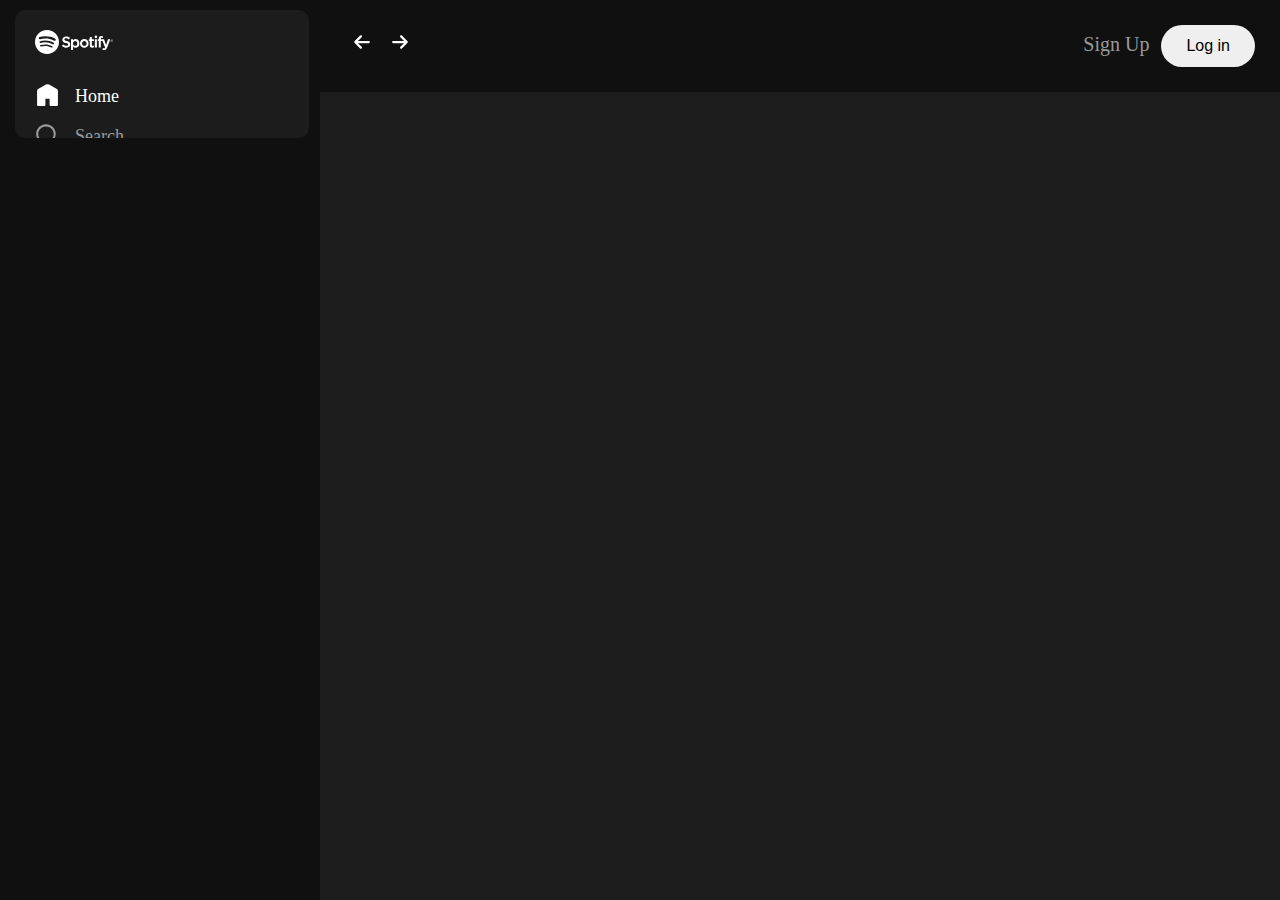
==== spotify/index.html @ f295c6f3 "progress" ====
<!DOCTYPE html>
<html lang="en">
<head>
    <meta charset="UTF-8">
    <meta name="viewport" content="width=device-width, initial-scale=1.0">
    <title>Spotify - Web Player : Music for everyone</title>
    <link rel="stylesheet" href="style.css">
    <link rel="stylesheet" href="utils.css">
</head>
<body>
    <div class="bodyContainer flex">
        <div class="left flex-direction-column justify-center items-center">
            <div class="leftSpotifyMenu mx-10 border-radius">
                <img class="invert pd-20 pointer" src="./images/logo.svg" alt="Spotify-logo" srcset="">
                <ul class="">
                    <li class="pd-left-20 flex bottom"><img class="invert icon pointer" src="./images/home.svg" alt="home-icon" srcset="">
                        <a href="#" class="text-decor-none fs-18 font-color">Home</a>
                    </li>
                    <li class="pd-left-20 flex"><img class="icon pointer inactive-icon" src="./images/search.svg" alt="search-icon" srcset="">
                        <a href="#" class="inactive text-decor-none fs-18 inactive-font-color">Search</a>
                    </li>
                </ul>
            </div>
            <div class="library">

            </div>
            <div class="foot">

            </div>
        </div>
        <div class="right">
            <header class="flex justify-between">
                <div class="arrows">
                    <img class="pointer pd-10" src="./images/arrowleft.svg" alt="">
                    <img class="pointer pd-10" src="./images/rightarrow.svg" alt="">
                </div>
                <div class="login">
                    <a class="pd-10 signup" href="#">Sign Up</a>
                    <a href="#"><button class="btn-cta pointer">Log in</button></a>
                </div>
            </header>
        </div>
    </div>
    <script src="script.js"></script>
</body>
</html>
---- spotify/style.css ----
*{
    margin: 0;
    padding: 0;
    overflow-x: hidden;
}
:root{
    --bodyBg : #000000;
    --leftBg : #101010;
    --rightBg : #1d1d1d;
    --fontcolor : #fcfcfc;
    --leftSpotifyMenu : #1c1c1c;
    --header : #101010;
    --signup :#9a9a9a;
}
body{
    color: var(--fontcolor);
    background-color: var(--bodyBg);
}
header{
    background-color: var(--header);
    padding: 25px;
}
.left{
    width: 25vw;
    min-height: 100vh;
    background-color: var(--leftBg);
}
.leftSpotifyMenu{
    background-color: var(--leftSpotifyMenu);
    width: 23vw;
    height: 10vw;
}
.leftSpotifyMenu ul li{
    list-style: none;
}
.right{
    width: 75vw;
    min-height: 100vh;
    background-color: var(--rightBg);
}
.login .signup{
    text-decoration: none;
    font-size: 20px;
    color: var(--signup);
}
.login .signup:hover{
    transform: scale(1.5);
    color: var(--fontcolor);
    transition: all 0.1s ease-in 0s;
}
.btn-cta{
    padding: 12px 25px;
    font-size: 16px;
    border: none;
    border-radius: 25px;
}
button:hover{
    transform: scale(1.02);
    transition: all 0.1s ease-in 0s;
}
.leftSpotifyMenu ul li a:hover{
    color: var(--fontcolor);
    transition: all 0.1s ease-in 0s;
    transform: scale(1.02);
}
/* .leftSpotifyMenu ul li svg:hover{
    fill: #fcfcfc;
} */
---- spotify/utils.css ----
.flex{
    display: flex;
}
.justify-center{
    justify-content: center;
}
.justify-between{
    justify-content: space-between;
}
.items-center{
    align-items: center;
}
.redBord{
    border: 2px solid red;
    margin: 3px;
}
.pd-20{
    padding: 20px;
}
.mx-10{
    margin: 10px 15px;
}
.border-radius{
    border-radius: 10px;
}
.flex-direction-column{
    flex-direction: column;
}
.invert{
    filter: invert(1);
}
.pointer{
    cursor: pointer;
}
.pd-10{
    padding: 8px 8px;
}
.icon{
    width: 25px;
    height: 25px;
}
.pd-left-20{
    padding: 5px 0px 6px 20px;
}
.text-decor-none{
    text-decoration: none;
    padding-left: 15px;
    padding-top: 2.5px;
}
.font-color{
    color: var(--fontcolor);
}
.fs-18{
    font-size: 18px;
}
.inactive-font-color{
    color: var(--signup);
}
.bottom{
    padding-bottom: 10px;
}
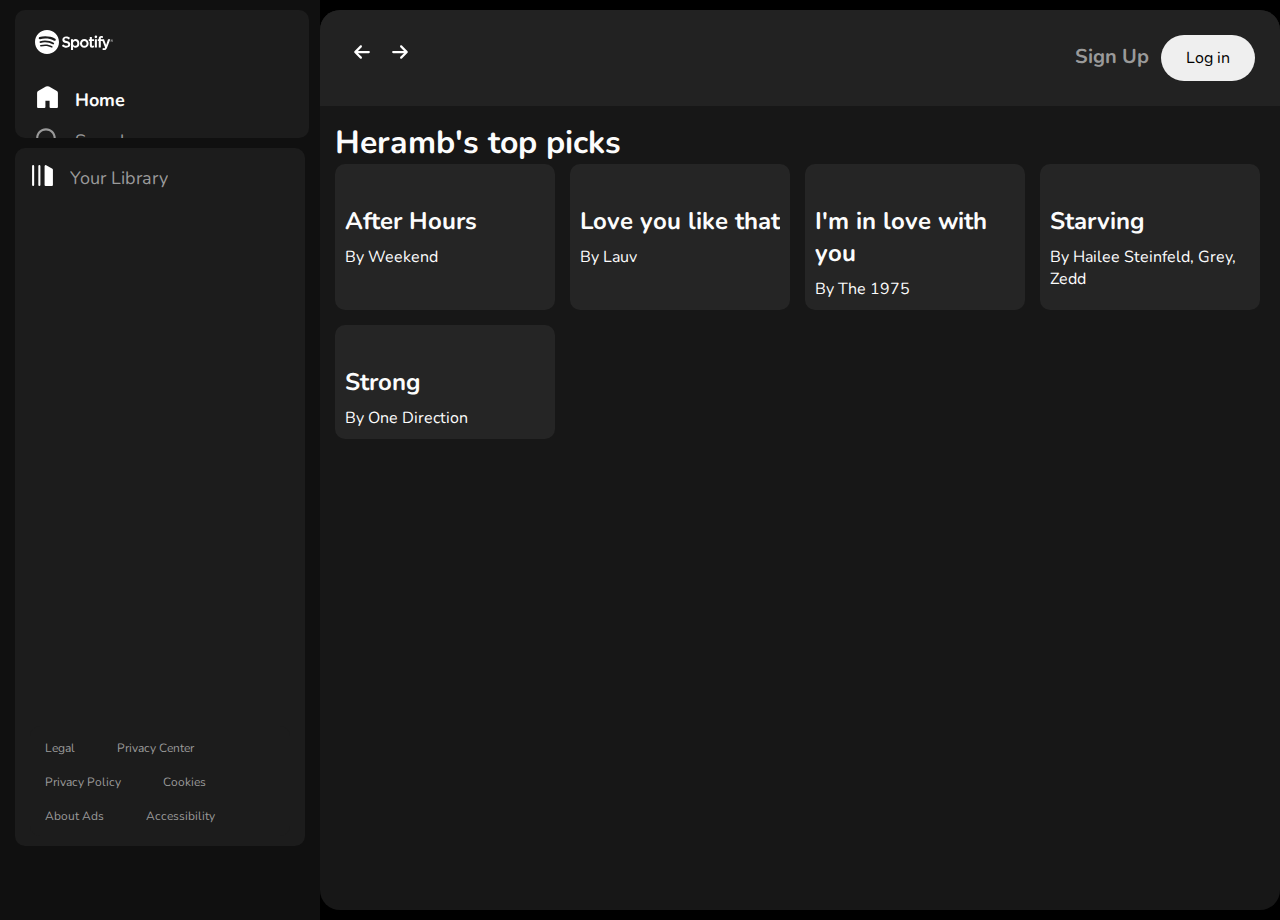
==== commit 82f4bf34: "progress" ====
--- a/spotify/index.html
+++ b/spotify/index.html
@@ -6,6 +6,9 @@
     <title>Spotify - Web Player : Music for everyone</title>
     <link rel="stylesheet" href="style.css">
     <link rel="stylesheet" href="utils.css">
+    <link rel="preconnect" href="https://fonts.googleapis.com">
+    <link rel="preconnect" href="https://fonts.gstatic.com" crossorigin>
+    <link href="https://fonts.googleapis.com/css2?family=Nunito&display=swap" rel="stylesheet">
 </head>
 <body>
     <div class="bodyContainer flex">
@@ -14,31 +17,94 @@
                 <img class="invert pd-20 pointer" src="./images/logo.svg" alt="Spotify-logo" srcset="">
                 <ul class="">
                     <li class="pd-left-20 flex bottom"><img class="invert icon pointer" src="./images/home.svg" alt="home-icon" srcset="">
-                        <a href="#" class="text-decor-none fs-18 font-color">Home</a>
+                        <a href="#" class="text-decor-none fs-18 font-color font-weight-bold">Home</a>
                     </li>
                     <li class="pd-left-20 flex"><img class="icon pointer inactive-icon" src="./images/search.svg" alt="search-icon" srcset="">
                         <a href="#" class="inactive text-decor-none fs-18 inactive-font-color">Search</a>
                     </li>
                 </ul>
             </div>
-            <div class="library">
-
-            </div>
-            <div class="foot">
-
+            <div class="library mx-10 border-radius justify-between">
+                <span class="lib flex">
+                    <img class="icon invert pd15 pointer" src="./images/lib.svg" alt="library" srcset="">
+                    <p class="pd-top fs-18 pointer inactive-font-color hover" >Your Library</p>
+                </span>
+                <!-- <img class="icon invert pd15 pointer inline-block" src="./images/plus.svg" alt="add icon" srcset=""> -->
+                <div class="foot flex wrap mx-10 border-radius">
+                    <div>
+                        <a class="text-decor-none inactive-font-color pd15 fs-1rem pointer inline-block hover" href="https://www.spotify.com/in-en/legal/">
+                            <span>Legal</span>
+                        </a>
+                    </div>
+                    <div>
+                        <a class="text-decor-none inactive-font-color pd15 fs-1rem pointer inline-block hover" href="https://www.spotify.com/in-en/privacy/">
+                            <span>Privacy Center</span>
+                        </a>
+                    </div>
+                    <div>
+                        <a class="text-decor-none inactive-font-color pd15 fs-1rem pointer inline-block hover" href="https://www.spotify.com/in-en/legal/privacy-policy/">
+                            <span>Privacy Policy</span>
+                        </a>
+                    </div>
+                    <div>
+                        <a class="text-decor-none inactive-font-color pd15 fs-1rem pointer inline-block hover" href="https://www.spotify.com/in-en/legal/cookies-policy/">
+                            <span>Cookies</span>
+                        </a>
+                    </div>
+                    <div>
+                        <a class="text-decor-none inactive-font-color pd15 fs-1rem pointer inline-block hover" href="https://www.spotify.com/in-en/legal/privacy-policy/#s3">
+                            <span>About Ads</span>
+                        </a>
+                    </div>
+                    <div>
+                        <a class="text-decor-none inactive-font-color pd15 fs-1rem pointer inline-block hover" href="https://www.spotify.com/in-en/accessibility/">
+                            <span>Accessibility</span>
+                        </a>
+                    </div>
+                </div>
             </div>
         </div>
-        <div class="right">
+        <div class="right mx1">
             <header class="flex justify-between">
                 <div class="arrows">
                     <img class="pointer pd-10" src="./images/arrowleft.svg" alt="">
                     <img class="pointer pd-10" src="./images/rightarrow.svg" alt="">
                 </div>
                 <div class="login">
-                    <a class="pd-10 signup" href="#">Sign Up</a>
-                    <a href="#"><button class="btn-cta pointer">Log in</button></a>
+                    <a class="pd-10 signup font-weight-bold" href="#">Sign Up</a>
+                    <a class="font-weight-bold" href="#"><button class="btn-cta pointer">Log in</button></a>
                 </div>
             </header>
+            <div class="spotifyPlaylist pd15">
+                <span><h1 class="font-weight-bold pointer">Heramb's top picks</h1></span>
+                <div class="cardContainer flex gap wrap">
+                    <div class="card border-radius">
+                        <img class="border-radius" src="https://i.scdn.co/image/ab67616d00001e028863bc11d2aa12b54f5aeb36" alt="" srcset="">
+                        <h2>After Hours</h2>
+                        <p>By Weekend</p>
+                    </div>
+                    <div class="card border-radius">
+                        <img class="border-radius" src="https://i.scdn.co/image/ab67616d00001e02d49090ccded888b4c3fa0e0f" alt="" srcset="">
+                        <h2>Love you like that</h2>
+                        <p>By Lauv</p>
+                    </div>
+                    <div class="card border-radius">
+                        <img class="border-radius" src="https://i.scdn.co/image/ab67616d00001e021f44db452a68e229650a302c" alt="" srcset="">
+                        <h2>I'm in love with you</h2>
+                        <p>By The 1975</p>
+                    </div>
+                    <div class="card border-radius">
+                        <img class="border-radius" src="https://i.scdn.co/image/ab67616d00001e020506a838892be6229dca857b" alt="" srcset="">
+                        <h2>Starving</h2>
+                        <p>By Hailee Steinfeld, Grey, Zedd</p>
+                    </div>
+                    <div class="card border-radius">
+                        <img class="border-radius" src="https://i.scdn.co/image/ab67616d00001e022f76b797c382bedcafdf45e1" alt="" srcset="">
+                        <h2>Strong</h2>
+                        <p>By One Direction</p>
+                    </div>
+                </div>
+            </div>
         </div>
     </div>
     <script src="script.js"></script>
--- a/spotify/style.css
+++ b/spotify/style.css
@@ -1,16 +1,19 @@
+@import url('https://fonts.googleapis.com/css2?family=Nunito:ital,wght@0,200;0,300;0,400;0,500;0,600;0,700;0,800;0,900;0,1000;1,200;1,300;1,400;1,500;1,600;1,700;1,800;1,900;1,1000&display=swap');
 *{
     margin: 0;
     padding: 0;
     overflow-x: hidden;
+    font-family: 'Nunito', sans-serif;
 }
 :root{
     --bodyBg : #000000;
     --leftBg : #101010;
-    --rightBg : #1d1d1d;
+    --rightBg : #171717;
     --fontcolor : #fcfcfc;
     --leftSpotifyMenu : #1c1c1c;
-    --header : #101010;
+    --header : rgb(34,34,34);
     --signup :#9a9a9a;
+    --cardbg : #252525;
 }
 body{
     color: var(--fontcolor);
@@ -37,6 +40,7 @@
     width: 75vw;
     min-height: 100vh;
     background-color: var(--rightBg);
+    border-radius: 20px;
 }
 .login .signup{
     text-decoration: none;
@@ -63,6 +67,38 @@
     transition: all 0.1s ease-in 0s;
     transform: scale(1.02);
 }
-/* .leftSpotifyMenu ul li svg:hover{
-    fill: #fcfcfc;
-} */+.library{
+    min-height: 77.5vh;
+    background-color: var(--leftSpotifyMenu);
+    position: relative;
+}
+.foot{
+    background-color: var(--leftSpotifyMenu);
+    position: absolute;
+    bottom: 0;
+    /* max-width: 23vw;
+    min-height: 7vw; */
+    gap: 12px;
+    padding: 10px 0px;
+}
+.hover{
+
+}
+.hover:hover{
+    color: var(--fontcolor);
+    transform: scale(1.05);
+    transition: all 0.2s ease-in 0s;
+}
+.spotifyPlaylist .cardContainer .card{
+    width: 200px;
+    background-color: var(--cardbg);
+    padding: 10px;
+    
+}
+.card > *{
+    padding-top: 9px;
+}
+.spotifyPlaylist .cardContainer .card img{
+    width: 100%;
+    object-fit: contain;
+}--- a/spotify/utils.css
+++ b/spotify/utils.css
@@ -19,6 +19,9 @@
 }
 .mx-10{
     margin: 10px 15px;
+}
+.mx1{
+    margin: 10px 0px; 
 }
 .border-radius{
     border-radius: 10px;
@@ -58,4 +61,25 @@
 }
 .bottom{
     padding-bottom: 10px;
+}
+.pd15{
+    padding: 15px;
+}
+.pd-top{
+    padding-top: 18px;
+}
+.font-weight-bold{
+    font-weight: 700;
+}
+.wrap{
+    flex-wrap: wrap;
+}
+.gap{
+    gap: 15px;
+}
+.fs-1rem{
+    font-size: 0.75rem;
+}
+.inline-block{
+    display:inline;
 }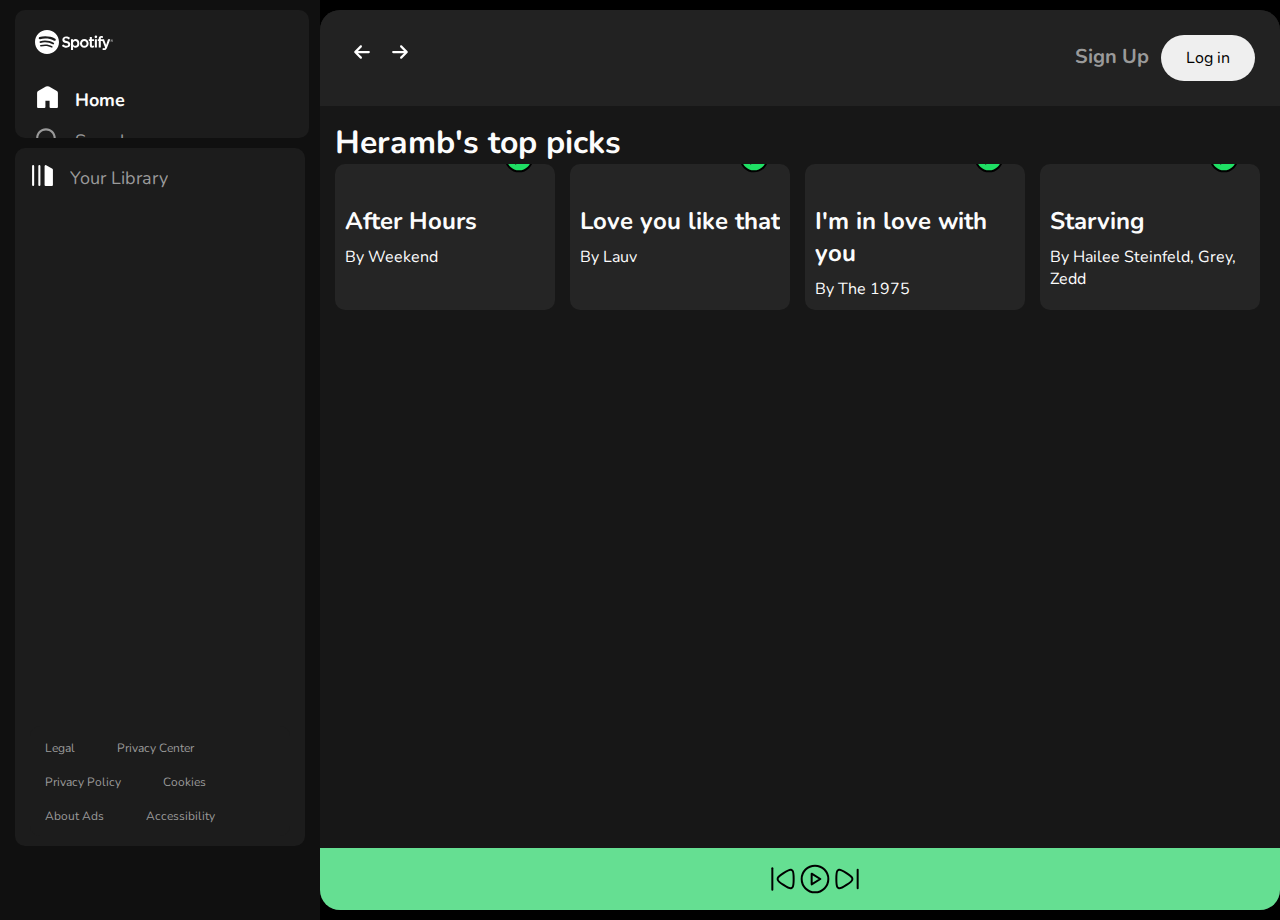
==== commit 3d3c891f: "progress" ====
--- a/spotify/index.html
+++ b/spotify/index.html
@@ -29,6 +29,11 @@
                     <img class="icon invert pd15 pointer" src="./images/lib.svg" alt="library" srcset="">
                     <p class="pd-top fs-18 pointer inactive-font-color hover" >Your Library</p>
                 </span>
+                <div class="songList">
+                    <ol>
+                        <li class="pd-top" ></li>
+                    </ol>
+                </div>
                 <!-- <img class="icon invert pd15 pointer inline-block" src="./images/plus.svg" alt="add icon" srcset=""> -->
                 <div class="foot flex wrap mx-10 border-radius">
                     <div>
@@ -79,31 +84,70 @@
                 <span><h1 class="font-weight-bold pointer">Heramb's top picks</h1></span>
                 <div class="cardContainer flex gap wrap">
                     <div class="card border-radius">
+                        <div class="play-button">
+                            <svg width="32" height="32" viewBox="0 0 24 24" fill="#1FDF64" xmlns="http://www.w3.org/2000/svg" class="injected-svg" data-src="/icons/play-circle-stroke-sharp.svg" xmlns:xlink="http://www.w3.org/1999/xlink" role="img" color="#000000">
+            <circle cx="12" cy="12" r="10" stroke="#000000" stroke-width="1.5"></circle>
+            <path d="M9.5 16V8L16 12L9.5 16Z" stroke="#000000" stroke-width="1.5" stroke-linejoin="round"></path>
+        </svg>
+                        </div>
                         <img class="border-radius" src="https://i.scdn.co/image/ab67616d00001e028863bc11d2aa12b54f5aeb36" alt="" srcset="">
                         <h2>After Hours</h2>
                         <p>By Weekend</p>
                     </div>
                     <div class="card border-radius">
+                        <div class="play-button">
+                            <svg width="32" height="32" viewBox="0 0 24 24" fill="#1FDF64" xmlns="http://www.w3.org/2000/svg" class="injected-svg" data-src="/icons/play-circle-stroke-sharp.svg" xmlns:xlink="http://www.w3.org/1999/xlink" role="img" color="#000000">
+            <circle cx="12" cy="12" r="10" stroke="#000000" stroke-width="1.5"></circle>
+            <path d="M9.5 16V8L16 12L9.5 16Z" stroke="#000000" stroke-width="1.5" stroke-linejoin="round"></path>
+        </svg>
+                        </div>
                         <img class="border-radius" src="https://i.scdn.co/image/ab67616d00001e02d49090ccded888b4c3fa0e0f" alt="" srcset="">
                         <h2>Love you like that</h2>
                         <p>By Lauv</p>
                     </div>
                     <div class="card border-radius">
+                        <div class="play-button">
+                            <svg width="32" height="32" viewBox="0 0 24 24" fill="#1FDF64" xmlns="http://www.w3.org/2000/svg" class="injected-svg" data-src="/icons/play-circle-stroke-sharp.svg" xmlns:xlink="http://www.w3.org/1999/xlink" role="img" color="#000000">
+            <circle cx="12" cy="12" r="10" stroke="#000000" stroke-width="1.5"></circle>
+            <path d="M9.5 16V8L16 12L9.5 16Z" stroke="#000000" stroke-width="1.5" stroke-linejoin="round"></path>
+        </svg>
+                        </div>
                         <img class="border-radius" src="https://i.scdn.co/image/ab67616d00001e021f44db452a68e229650a302c" alt="" srcset="">
                         <h2>I'm in love with you</h2>
                         <p>By The 1975</p>
                     </div>
                     <div class="card border-radius">
+                        <div class="play-button">
+                            <svg width="32" height="32" viewBox="0 0 24 24" fill="#1FDF64" xmlns="http://www.w3.org/2000/svg" class="injected-svg" data-src="/icons/play-circle-stroke-sharp.svg" xmlns:xlink="http://www.w3.org/1999/xlink" role="img" color="#000000">
+            <circle cx="12" cy="12" r="10" stroke="#000000" stroke-width="1.5"></circle>
+            <path d="M9.5 16V8L16 12L9.5 16Z" stroke="#000000" stroke-width="1.5" stroke-linejoin="round"></path>
+        </svg>
+                        </div>
                         <img class="border-radius" src="https://i.scdn.co/image/ab67616d00001e020506a838892be6229dca857b" alt="" srcset="">
                         <h2>Starving</h2>
                         <p>By Hailee Steinfeld, Grey, Zedd</p>
                     </div>
-                    <div class="card border-radius">
+                    <!-- <div class="card border-radius">
+                        <div class="play-button">
+                            <svg width="32" height="32" viewBox="0 0 24 24" fill="#1FDF64" xmlns="http://www.w3.org/2000/svg" class="injected-svg" data-src="/icons/play-circle-stroke-sharp.svg" xmlns:xlink="http://www.w3.org/1999/xlink" role="img" color="#000000">
+            <circle cx="12" cy="12" r="10" stroke="#000000" stroke-width="1.5"></circle>
+            <path d="M9.5 16V8L16 12L9.5 16Z" stroke="#000000" stroke-width="1.5" stroke-linejoin="round"></path>
+        </svg>
+                        </div>
                         <img class="border-radius" src="https://i.scdn.co/image/ab67616d00001e022f76b797c382bedcafdf45e1" alt="" srcset="">
                         <h2>Strong</h2>
                         <p>By One Direction</p>
-                    </div>
+                    </div> -->
                 </div>
+            </div>
+            <div class="playbar">
+                <div class="songInfo"></div>
+                <div class="btns flex justify-center items-center">
+                    <img class="pointer gap" src="./images/prev.svg" alt="">
+                    <img class="pointer gap" src="./images/play.svg" alt="">
+                    <img class="pointer gap" src="./images/next.svg" alt="" srcset="">
+                </div>
+                <div class="songTime"></div>
             </div>
         </div>
     </div>
--- a/spotify/style.css
+++ b/spotify/style.css
@@ -41,6 +41,7 @@
     min-height: 100vh;
     background-color: var(--rightBg);
     border-radius: 20px;
+    position: relative;
 }
 .login .signup{
     text-decoration: none;
@@ -89,11 +90,17 @@
     transform: scale(1.05);
     transition: all 0.2s ease-in 0s;
 }
+
 .spotifyPlaylist .cardContainer .card{
     width: 200px;
     background-color: var(--cardbg);
     padding: 10px;
-    
+    position: relative;
+}
+.play-button{
+    position: absolute;
+    bottom: 130px;
+    right: 20px;
 }
 .card > *{
     padding-top: 9px;
@@ -101,4 +108,14 @@
 .spotifyPlaylist .cardContainer .card img{
     width: 100%;
     object-fit: contain;
-}+}
+.playbar{
+    position: absolute;
+    bottom: 0;
+    width: 100%;
+    background-color: #65df92;
+    padding: 15px;
+}
+.songList ol{
+    padding: 0px 50px;
+}
--- a/spotify/utils.css
+++ b/spotify/utils.css
@@ -82,4 +82,7 @@
 }
 .inline-block{
     display:inline;
-}+}
+/* .pd-right-left{
+    padding: 0px 10px;
+} */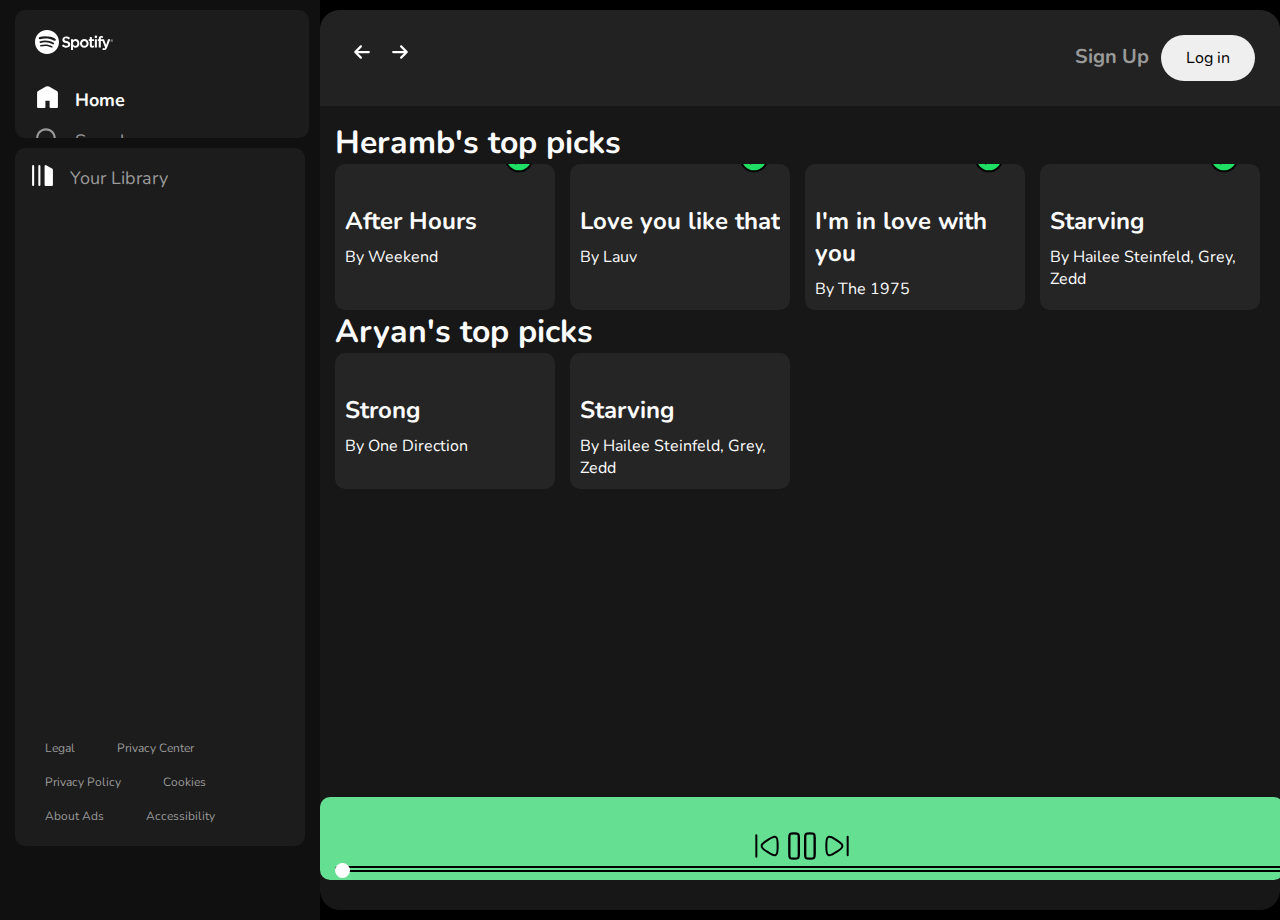
==== commit f8ce4533: "progress" ====
--- a/spotify/index.html
+++ b/spotify/index.html
@@ -31,7 +31,14 @@
                 </span>
                 <div class="songList">
                     <ol>
-                        <li class="pd-top" ></li>
+                        <!-- <li class="flex">
+                            <img src="./images/note.svg" alt="" srcset="">
+                            <div class="info">
+                                <div>Song name</div>
+                                <div>Song artist</div>
+                            </div>
+                            <img class="invert" src="./images/play.svg" alt="" srcset="">
+                        </li> -->
                     </ol>
                 </div>
                 <!-- <img class="icon invert pd15 pointer inline-block" src="./images/plus.svg" alt="add icon" srcset=""> -->
@@ -139,13 +146,45 @@
                         <p>By One Direction</p>
                     </div> -->
                 </div>
+                <span><h1 class="font-weight-bold pointer">Aryan's top picks</h1></span>
+                <div class="cardContainer flex gap wrap">
+                    <div class="card border-radius">
+                        <div class="play-button">
+                            <svg width="32" height="32" viewBox="0 0 24 24" fill="#1FDF64" xmlns="http://www.w3.org/2000/svg" class="injected-svg" data-src="/icons/play-circle-stroke-sharp.svg" xmlns:xlink="http://www.w3.org/1999/xlink" role="img" color="#000000">
+            <circle cx="12" cy="12" r="10" stroke="#000000" stroke-width="1.5"></circle>
+            <path d="M9.5 16V8L16 12L9.5 16Z" stroke="#000000" stroke-width="1.5" stroke-linejoin="round"></path>
+        </svg>
+                        </div>
+                        <img class="border-radius" src="https://i.scdn.co/image/ab67616d00001e022f76b797c382bedcafdf45e1" alt="" srcset="">
+                        <h2>Strong</h2>
+                        <p>By One Direction</p>
+                    </div>
+                    <div class="card border-radius">
+                        <div class="play-button">
+                            <svg width="32" height="32" viewBox="0 0 24 24" fill="#1FDF64" xmlns="http://www.w3.org/2000/svg" class="injected-svg" data-src="/icons/play-circle-stroke-sharp.svg" xmlns:xlink="http://www.w3.org/1999/xlink" role="img" color="#000000">
+            <circle cx="12" cy="12" r="10" stroke="#000000" stroke-width="1.5"></circle>
+            <path d="M9.5 16V8L16 12L9.5 16Z" stroke="#000000" stroke-width="1.5" stroke-linejoin="round"></path>
+        </svg>
+                        </div>
+                        <img class="border-radius" src="https://i.scdn.co/image/ab67616d00001e020506a838892be6229dca857b" alt="" srcset="">
+                        <h2>Starving</h2>
+                        <p>By Hailee Steinfeld, Grey, Zedd</p>
+                    </div>
+                </div>
+                
             </div>
-            <div class="playbar">
+            
+            <div class="playbar border-radius">
+                <div class="seekbar border-radius">
+                    <!-- <img class="circle" src="./images/circle.svg" alt="" srcset=""> -->
+                </div>
+                <div class="circle">
+                </div>
                 <div class="songInfo"></div>
                 <div class="btns flex justify-center items-center">
-                    <img class="pointer gap" src="./images/prev.svg" alt="">
-                    <img class="pointer gap" src="./images/play.svg" alt="">
-                    <img class="pointer gap" src="./images/next.svg" alt="" srcset="">
+                    <img id="previous" class="pointer gap" src="./images/prev.svg" alt="">
+                    <img id="play" class="pointer gap" src="./images/pause.svg" alt="">
+                    <img id="next" class="pointer gap" src="./images/next.svg" alt="" srcset="">
                 </div>
                 <div class="songTime"></div>
             </div>
--- a/spotify/style.css
+++ b/spotify/style.css
@@ -42,6 +42,7 @@
     background-color: var(--rightBg);
     border-radius: 20px;
     position: relative;
+    overflow: auto;
 }
 .login .signup{
     text-decoration: none;
@@ -90,7 +91,9 @@
     transform: scale(1.05);
     transition: all 0.2s ease-in 0s;
 }
-
+.spotifyPlaylist{
+    height: 550px;
+}
 .spotifyPlaylist .cardContainer .card{
     width: 200px;
     background-color: var(--cardbg);
@@ -110,12 +113,52 @@
     object-fit: contain;
 }
 .playbar{
-    position: absolute;
-    bottom: 0;
-    width: 100%;
+    position: fixed;
+    bottom: 20px;
+    width: 73vw;
     background-color: #65df92;
     padding: 15px;
+    z-index: 0;
+}
+.songList{
+    overflow: auto;
+    height: 450px;
 }
 .songList ol{
-    padding: 0px 50px;
+    padding: 0px 15px;
+    margin-bottom: 40px;
 }
+.songList .info{
+    font-size: 15px;
+    width: 340px;
+}
+.songList ol li{
+    display: flex;
+    list-style:decimal;
+    gap: 15px;
+    cursor: pointer;
+    padding: 12px 8px;
+    width: 250px;
+    border: 1px solid white;
+    margin: 10px 0px;
+    border-radius: 5px;
+    justify-content: space-between;
+}
+.seekbar{
+    height: 2px;
+    width: 98%;
+    position: absolute;
+    bottom: 8px;
+    border: 2px solid black;
+    z-index: 1;
+}
+.circle{
+    width: 15px;
+    height: 15px;
+    border-radius: 50%;
+    background-color: rgb(255, 255, 255);
+    position: relative;
+    bottom: -51px;
+    left: 0%;
+    z-index: 2;
+}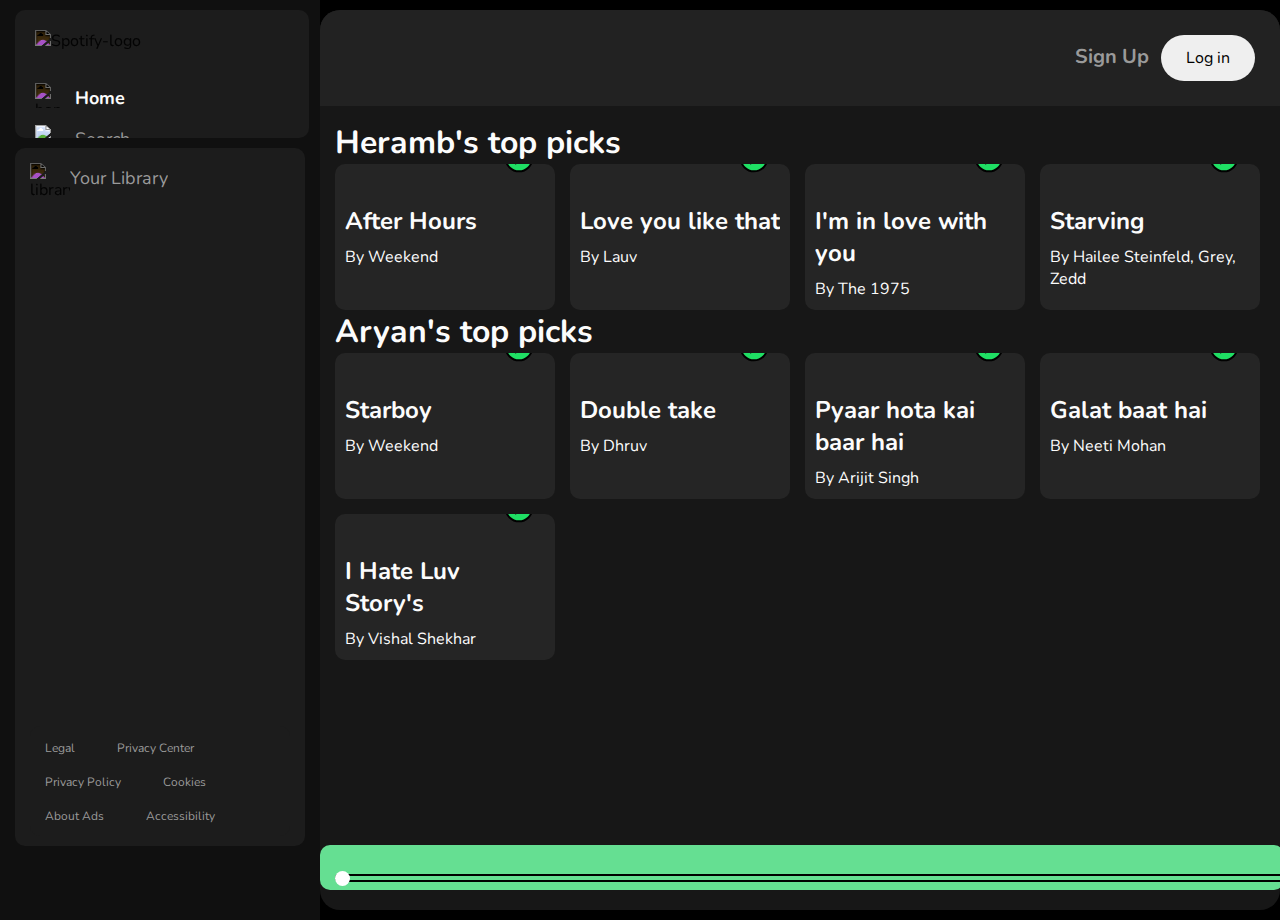
==== commit 08602b04: "progress" ====
--- a/spotify/index.html
+++ b/spotify/index.html
@@ -155,38 +155,73 @@
             <path d="M9.5 16V8L16 12L9.5 16Z" stroke="#000000" stroke-width="1.5" stroke-linejoin="round"></path>
         </svg>
                         </div>
-                        <img class="border-radius" src="https://i.scdn.co/image/ab67616d00001e022f76b797c382bedcafdf45e1" alt="" srcset="">
-                        <h2>Strong</h2>
-                        <p>By One Direction</p>
-                    </div>
-                    <div class="card border-radius">
-                        <div class="play-button">
-                            <svg width="32" height="32" viewBox="0 0 24 24" fill="#1FDF64" xmlns="http://www.w3.org/2000/svg" class="injected-svg" data-src="/icons/play-circle-stroke-sharp.svg" xmlns:xlink="http://www.w3.org/1999/xlink" role="img" color="#000000">
-            <circle cx="12" cy="12" r="10" stroke="#000000" stroke-width="1.5"></circle>
-            <path d="M9.5 16V8L16 12L9.5 16Z" stroke="#000000" stroke-width="1.5" stroke-linejoin="round"></path>
-        </svg>
-                        </div>
-                        <img class="border-radius" src="https://i.scdn.co/image/ab67616d00001e020506a838892be6229dca857b" alt="" srcset="">
-                        <h2>Starving</h2>
-                        <p>By Hailee Steinfeld, Grey, Zedd</p>
+                        <img class="border-radius" src="https://i.scdn.co/image/ab67616d00001e024718e2b124f79258be7bc452" alt="" srcset="">
+                        <h2>Starboy</h2>
+                        <p>By Weekend</p>
+                    </div>
+                    <div class="card border-radius">
+                        <div class="play-button">
+                            <svg width="32" height="32" viewBox="0 0 24 24" fill="#1FDF64" xmlns="http://www.w3.org/2000/svg" class="injected-svg" data-src="/icons/play-circle-stroke-sharp.svg" xmlns:xlink="http://www.w3.org/1999/xlink" role="img" color="#000000">
+            <circle cx="12" cy="12" r="10" stroke="#000000" stroke-width="1.5"></circle>
+            <path d="M9.5 16V8L16 12L9.5 16Z" stroke="#000000" stroke-width="1.5" stroke-linejoin="round"></path>
+        </svg>
+                        </div>
+                        <img class="border-radius" src="https://i.scdn.co/image/ab67616d00001e026f04e53cb5309f8e88286842" alt="" srcset="">
+                        <h2>Double take</h2>
+                        <p>By Dhruv</p>
+                    </div>
+                    <div class="card border-radius">
+                        <div class="play-button">
+                            <svg width="32" height="32" viewBox="0 0 24 24" fill="#1FDF64" xmlns="http://www.w3.org/2000/svg" class="injected-svg" data-src="/icons/play-circle-stroke-sharp.svg" xmlns:xlink="http://www.w3.org/1999/xlink" role="img" color="#000000">
+            <circle cx="12" cy="12" r="10" stroke="#000000" stroke-width="1.5"></circle>
+            <path d="M9.5 16V8L16 12L9.5 16Z" stroke="#000000" stroke-width="1.5" stroke-linejoin="round"></path>
+        </svg>
+                        </div>
+                        <img class="border-radius" src="https://i.scdn.co/image/ab67616d00001e0283e569e0fa43464cb8525561" alt="" srcset="">
+                        <h2>Pyaar hota kai baar hai</h2>
+                        <p>By Arijit Singh</p>
+                    </div>
+                    <div class="card border-radius">
+                        <div class="play-button">
+                            <svg width="32" height="32" viewBox="0 0 24 24" fill="#1FDF64" xmlns="http://www.w3.org/2000/svg" class="injected-svg" data-src="/icons/play-circle-stroke-sharp.svg" xmlns:xlink="http://www.w3.org/1999/xlink" role="img" color="#000000">
+            <circle cx="12" cy="12" r="10" stroke="#000000" stroke-width="1.5"></circle>
+            <path d="M9.5 16V8L16 12L9.5 16Z" stroke="#000000" stroke-width="1.5" stroke-linejoin="round"></path>
+        </svg>
+                        </div>
+                        <img class="border-radius" src="https://i.scdn.co/image/ab67616d00001e0240c98561f61a572a20ba71e1" alt="" srcset="">
+                        <h2>Galat baat hai</h2>
+                        <p>By Neeti Mohan</p>
+                    </div>
+                    <div class="card border-radius">
+                        <div class="play-button">
+                            <svg width="32" height="32" viewBox="0 0 24 24" fill="#1FDF64" xmlns="http://www.w3.org/2000/svg" class="injected-svg" data-src="/icons/play-circle-stroke-sharp.svg" xmlns:xlink="http://www.w3.org/1999/xlink" role="img" color="#000000">
+            <circle cx="12" cy="12" r="10" stroke="#000000" stroke-width="1.5"></circle>
+            <path d="M9.5 16V8L16 12L9.5 16Z" stroke="#000000" stroke-width="1.5" stroke-linejoin="round"></path>
+        </svg>
+                        </div>
+                        <img class="border-radius" src="https://i.scdn.co/image/ab67616d00001e021992dd7b33baf5887ea4a1ec" alt="" srcset="">
+                        <h2>I Hate Luv Story's</h2>
+                        <p>By Vishal Shekhar</p>
                     </div>
                 </div>
                 
             </div>
             
             <div class="playbar border-radius">
-                <div class="seekbar border-radius">
+                <div class="seekbar pointer border-radius">
                     <!-- <img class="circle" src="./images/circle.svg" alt="" srcset=""> -->
                 </div>
+                <div class="flex justify-around">
+                    <div class="songInfo font-color-black fs-18 font-weight-light"></div>
+                    <div class="btns flex justify-center items-center">
+                        <img id="previous" class="pointer gap" src="./images/prev.svg" alt="">
+                        <img id="play" class="pointer gap" src="./images/play.svg" alt="">
+                        <img id="next" class="pointer gap" src="./images/next.svg" alt="" srcset="">
+                    </div>
+                    <div class="songTime font-color-black fs-18 font-weight-light"></div>
+                </div>
                 <div class="circle">
                 </div>
-                <div class="songInfo"></div>
-                <div class="btns flex justify-center items-center">
-                    <img id="previous" class="pointer gap" src="./images/prev.svg" alt="">
-                    <img id="play" class="pointer gap" src="./images/pause.svg" alt="">
-                    <img id="next" class="pointer gap" src="./images/next.svg" alt="" srcset="">
-                </div>
-                <div class="songTime"></div>
             </div>
         </div>
     </div>
--- a/spotify/style.css
+++ b/spotify/style.css
@@ -114,7 +114,7 @@
 }
 .playbar{
     position: fixed;
-    bottom: 20px;
+    bottom: 10px;
     width: 73vw;
     background-color: #65df92;
     padding: 15px;
@@ -145,7 +145,7 @@
     justify-content: space-between;
 }
 .seekbar{
-    height: 2px;
+    height: 4px;
     width: 98%;
     position: absolute;
     bottom: 8px;
@@ -158,7 +158,7 @@
     border-radius: 50%;
     background-color: rgb(255, 255, 255);
     position: relative;
-    bottom: -51px;
+    bottom: -11px;
     left: 0%;
     z-index: 2;
-}+}
--- a/spotify/utils.css
+++ b/spotify/utils.css
@@ -6,6 +6,9 @@
 }
 .justify-between{
     justify-content: space-between;
+}
+.justify-around{
+    justify-content: space-around;
 }
 .items-center{
     align-items: center;
@@ -71,6 +74,9 @@
 .font-weight-bold{
     font-weight: 700;
 }
+.font-weight-light{
+    font-weight: 400;
+}
 .wrap{
     flex-wrap: wrap;
 }
@@ -83,6 +89,9 @@
 .inline-block{
     display:inline;
 }
+.font-color-black{
+    color: black;
+}
 /* .pd-right-left{
     padding: 0px 10px;
 } */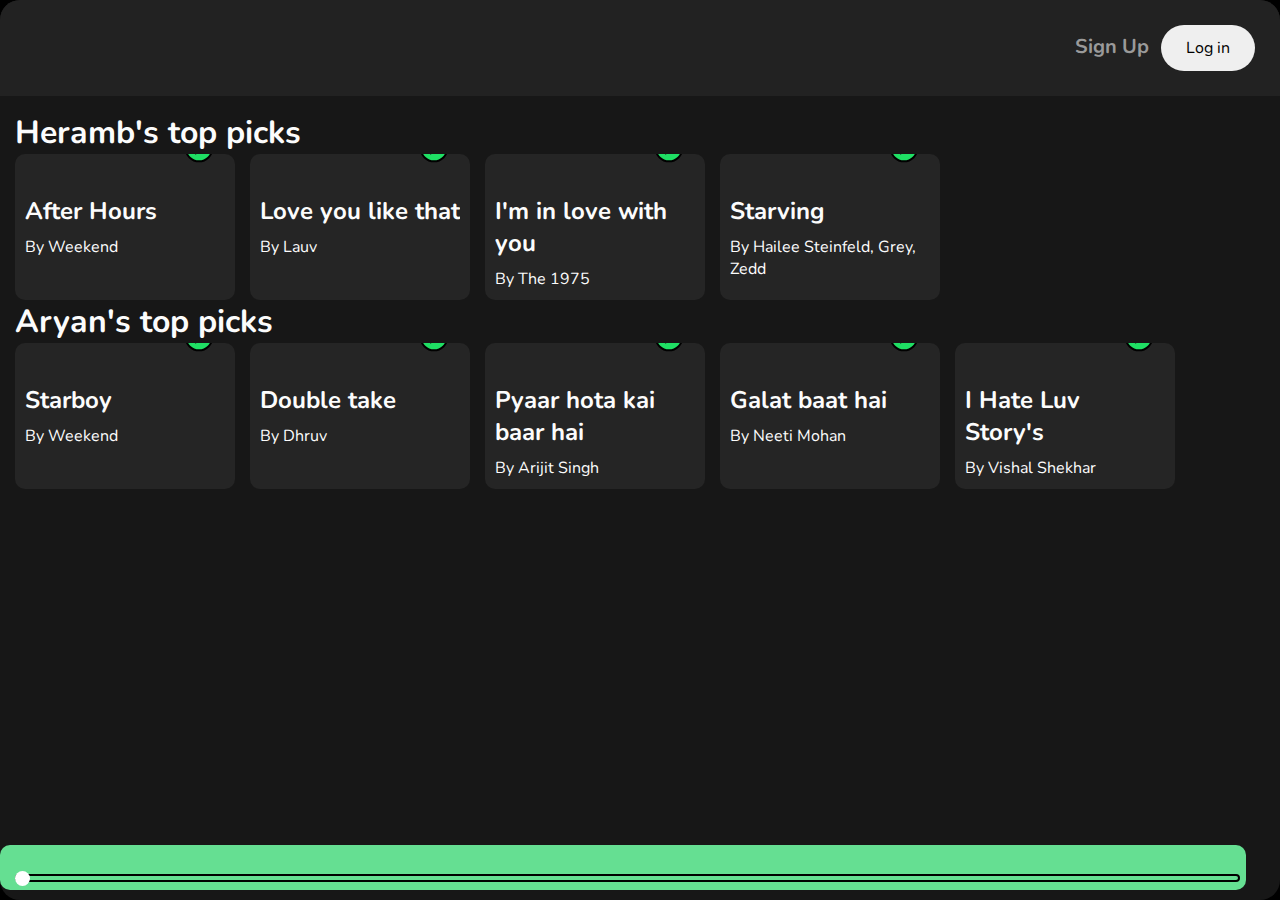
==== commit 4fa560a3: "progress" ====
--- a/spotify/index.html
+++ b/spotify/index.html
@@ -13,6 +13,9 @@
 <body>
     <div class="bodyContainer flex">
         <div class="left flex-direction-column justify-center items-center">
+            <div class="close">
+                <img class="invert pointer" src="./images/cross.svg" alt="">
+            </div>
             <div class="leftSpotifyMenu mx-10 border-radius">
                 <img class="invert pd-20 pointer" src="./images/logo.svg" alt="Spotify-logo" srcset="">
                 <ul class="">
@@ -31,14 +34,6 @@
                 </span>
                 <div class="songList">
                     <ol>
-                        <!-- <li class="flex">
-                            <img src="./images/note.svg" alt="" srcset="">
-                            <div class="info">
-                                <div>Song name</div>
-                                <div>Song artist</div>
-                            </div>
-                            <img class="invert" src="./images/play.svg" alt="" srcset="">
-                        </li> -->
                     </ol>
                 </div>
                 <!-- <img class="icon invert pd15 pointer inline-block" src="./images/plus.svg" alt="add icon" srcset=""> -->
@@ -78,10 +73,12 @@
         </div>
         <div class="right mx1">
             <header class="flex justify-between">
-                <div class="arrows">
+                <div class="arrows flex justify-center gap items-center">
+                    <img class="pointer hamburger invert" src="./images/hamburger.svg" alt="">
                     <img class="pointer pd-10" src="./images/arrowleft.svg" alt="">
                     <img class="pointer pd-10" src="./images/rightarrow.svg" alt="">
                 </div>
+                    
                 <div class="login">
                     <a class="pd-10 signup font-weight-bold" href="#">Sign Up</a>
                     <a class="font-weight-bold" href="#"><button class="btn-cta pointer">Log in</button></a>
--- a/spotify/style.css
+++ b/spotify/style.css
@@ -30,8 +30,8 @@
 }
 .leftSpotifyMenu{
     background-color: var(--leftSpotifyMenu);
-    width: 23vw;
-    height: 10vw;
+    min-width: 23vw;
+    min-height: 10vw;
 }
 .leftSpotifyMenu ul li{
     list-style: none;
@@ -78,10 +78,11 @@
     background-color: var(--leftSpotifyMenu);
     position: absolute;
     bottom: 0;
-    /* max-width: 23vw;
-    min-height: 7vw; */
     gap: 12px;
     padding: 10px 0px;
+}
+.foot > div {
+    overflow: hidden;
 }
 .hover{
 
@@ -119,6 +120,9 @@
     background-color: #65df92;
     padding: 15px;
     z-index: 0;
+}
+.playbar .songInfo, .songTime, .btns{
+    width: auto;
 }
 .songList{
     overflow: auto;
@@ -161,4 +165,119 @@
     bottom: -11px;
     left: 0%;
     z-index: 2;
-}
+    transition: all 0.3s ease-in;
+}
+.hamburger{
+    display: none;
+}
+.left .close{
+    display: none;
+}
+@media (max-width:1400px){
+    .left{
+        position: absolute;
+        left: -120%;
+        top: 0%;
+        transition: all 0.3s;
+        z-index: 1;
+        width: 375px;
+    }
+    body .right{
+        margin: 0;
+    }
+    .left .close{
+        position: absolute;
+        left: 300px;
+        top: 30px;
+        display: block;
+        z-index: 2;
+    }
+    .library{
+        height: 50vh;
+    }
+    .right{
+        width: 100vw;
+    }
+    .playbar{
+        width: 95vw;
+    }
+    .hamburger{
+        display: block;
+        /* position: relative;
+        top: -2px; */
+    }
+    .leftSpotifyMenu{
+        overflow: hidden;
+        
+    }
+    .spotifyPlaylist{
+        height: 700px;
+    }
+    .leftSpotifyMenu ul li{
+        padding: 2px 0px 5px 10px;
+    }
+} 
+@media (max-width:550px){
+    .left{
+        width: 300px;
+    }
+    .left .close{
+        left: 200px;
+        top: 30px;
+    }
+    .leftSpotifyMenu{
+        width: 250px;
+        height: 150px;
+    }
+    .songList ol li{
+        word-break: break-all;
+        width: 220px;
+        padding: 6px 4px;
+        font-size: 20px;
+        img{
+            width: 70px;
+            height: 70px;
+        }
+    }
+    .spotifyPlaylist .cardContainer{
+        justify-content: center;
+    }
+    .spotifyPlaylist .cardContainer .card{
+        width: 80%;
+        
+    }
+    .playbar{
+        width: 90vw;
+        img{
+            width: 28px;
+            height: 28px;
+        }
+        .btns{
+            gap: 8px;
+        }
+    }
+    .seekbar{
+        width: 95%;
+    }
+    .playbar .songInfo , .songTime{
+        font-size: 18px;
+    }
+    .login .signup{
+        font-size: 15px;
+        padding: 4px;
+    }
+}
+@media (max-width:435px){
+    .playbar{
+        img{
+            width: 22px;
+            height: 22px;
+        }
+        .btns{
+            gap: 8px;
+        }
+    }
+    .playbar .songInfo , .songTime{
+        font-size: 14px;
+    }
+}--- a/spotify/utils.css
+++ b/spotify/utils.css
@@ -9,6 +9,9 @@
 }
 .justify-around{
     justify-content: space-around;
+}
+.justify-evenly{
+    justify-content: space-evenly;
 }
 .items-center{
     align-items: center;
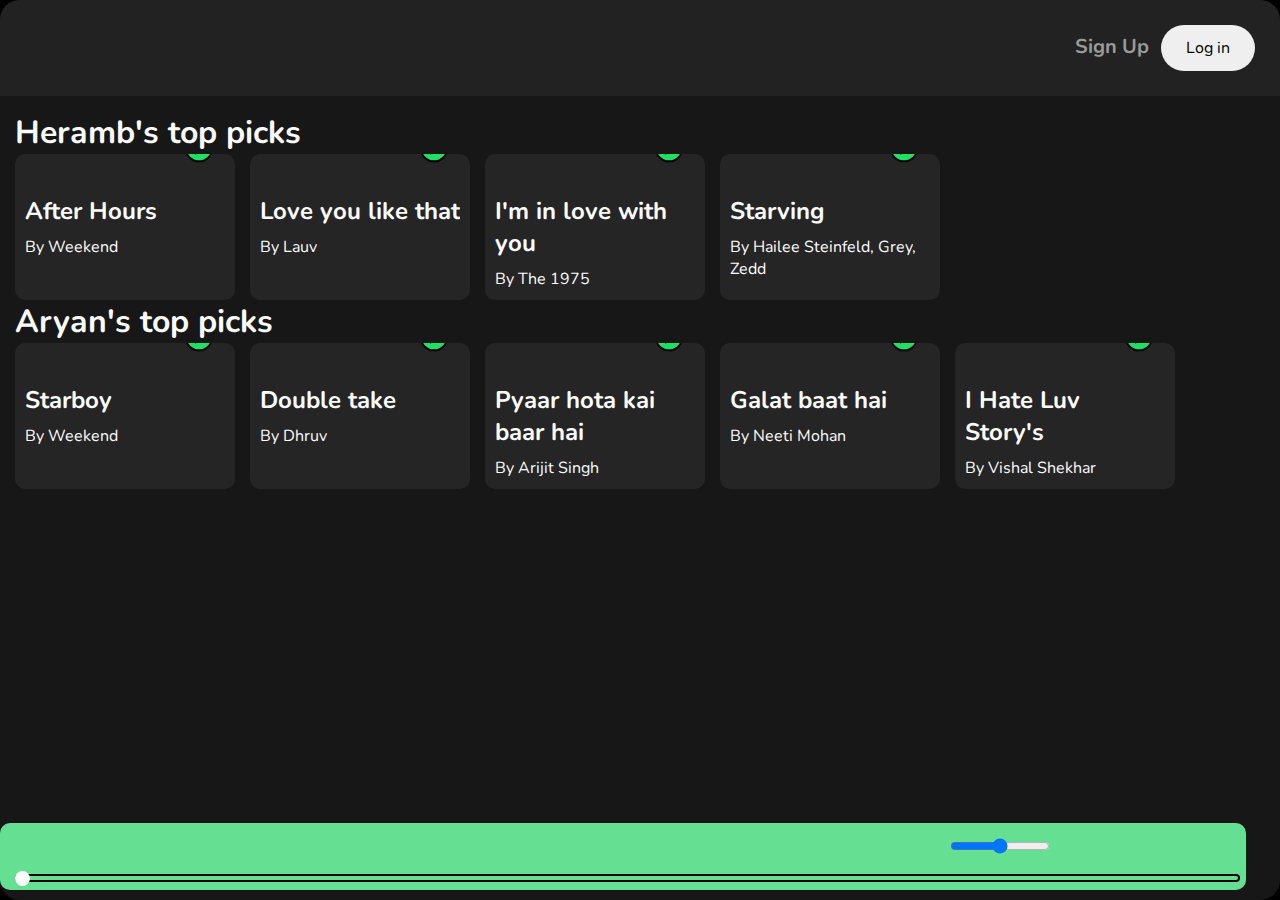
==== commit 740f6b73: "progress" ====
--- a/spotify/index.html
+++ b/spotify/index.html
@@ -208,14 +208,22 @@
                 <div class="seekbar pointer border-radius">
                     <!-- <img class="circle" src="./images/circle.svg" alt="" srcset=""> -->
                 </div>
-                <div class="flex justify-around">
+                <div class="flex justify-around" id="songbar">
                     <div class="songInfo font-color-black fs-18 font-weight-light"></div>
-                    <div class="btns flex justify-center items-center">
+                    <div class="btns flex justify-evenly items-center">
                         <img id="previous" class="pointer gap" src="./images/prev.svg" alt="">
                         <img id="play" class="pointer gap" src="./images/play.svg" alt="">
                         <img id="next" class="pointer gap" src="./images/next.svg" alt="" srcset="">
                     </div>
-                    <div class="songTime font-color-black fs-18 font-weight-light"></div>
+                    <div class="stv flex justify-center gap items-center">
+                        <div class="songTime font-color-black fs-18 font-weight-light"></div>
+                        <div class="volume flex justify-center items-center gap">
+                            <img class="pointer " src="./images/volume.svg" alt="">
+                            <div class="range">
+                                <input type="range" name="volume" id="volume">
+                            </div>
+                        </div>
+                    </div>
                 </div>
                 <div class="circle">
                 </div>
--- a/spotify/style.css
+++ b/spotify/style.css
@@ -173,6 +173,15 @@
 .left .close{
     display: none;
 }
+.volume{
+    gap: 20px;
+    display: flex;
+    justify-content: center;
+    align-content: center;
+}
+#volume{
+    width: 100px;
+}
 @media (max-width:1400px){
     .left{
         position: absolute;
@@ -248,23 +257,35 @@
     }
     .playbar{
         width: 90vw;
-        img{
-            width: 28px;
-            height: 28px;
+        img> #play , #previous, #next{
+            width: 50px;
+            height: 50px;
         }
         .btns{
-            gap: 8px;
-        }
+            gap: 5px;
+        }
+    }
+    .stv{
+        padding-left: 15px;
     }
     .seekbar{
         width: 95%;
     }
-    .playbar .songInfo , .songTime{
+    .playbar .songInfo{
         font-size: 18px;
+    }
+    .playbar .songTime{
+        font-size: 15px;
     }
     .login .signup{
         font-size: 15px;
         padding: 4px;
+    }
+    .volume{
+        gap: 6px;
+        flex-direction: column;
+        justify-content: center;
+        align-content: center;
     }
 }
 @media (max-width:435px){
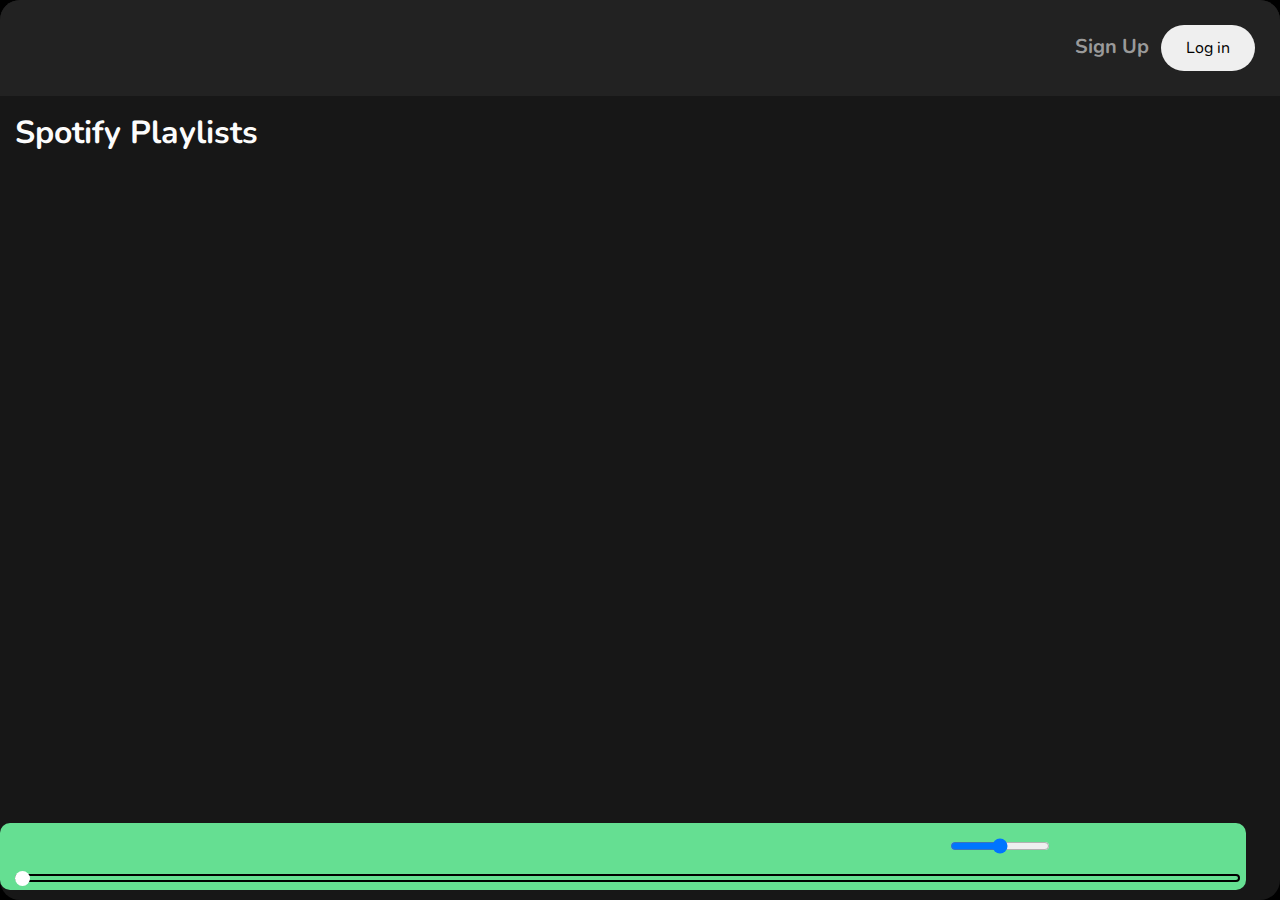
==== commit e268af83: "merged branch" ====
--- a/spotify/index.html
+++ b/spotify/index.html
@@ -85,121 +85,9 @@
                 </div>
             </header>
             <div class="spotifyPlaylist pd15">
-                <span><h1 class="font-weight-bold pointer">Heramb's top picks</h1></span>
-                <div class="cardContainer flex gap wrap">
-                    <div class="card border-radius">
-                        <div class="play-button">
-                            <svg width="32" height="32" viewBox="0 0 24 24" fill="#1FDF64" xmlns="http://www.w3.org/2000/svg" class="injected-svg" data-src="/icons/play-circle-stroke-sharp.svg" xmlns:xlink="http://www.w3.org/1999/xlink" role="img" color="#000000">
-            <circle cx="12" cy="12" r="10" stroke="#000000" stroke-width="1.5"></circle>
-            <path d="M9.5 16V8L16 12L9.5 16Z" stroke="#000000" stroke-width="1.5" stroke-linejoin="round"></path>
-        </svg>
-                        </div>
-                        <img class="border-radius" src="https://i.scdn.co/image/ab67616d00001e028863bc11d2aa12b54f5aeb36" alt="" srcset="">
-                        <h2>After Hours</h2>
-                        <p>By Weekend</p>
-                    </div>
-                    <div class="card border-radius">
-                        <div class="play-button">
-                            <svg width="32" height="32" viewBox="0 0 24 24" fill="#1FDF64" xmlns="http://www.w3.org/2000/svg" class="injected-svg" data-src="/icons/play-circle-stroke-sharp.svg" xmlns:xlink="http://www.w3.org/1999/xlink" role="img" color="#000000">
-            <circle cx="12" cy="12" r="10" stroke="#000000" stroke-width="1.5"></circle>
-            <path d="M9.5 16V8L16 12L9.5 16Z" stroke="#000000" stroke-width="1.5" stroke-linejoin="round"></path>
-        </svg>
-                        </div>
-                        <img class="border-radius" src="https://i.scdn.co/image/ab67616d00001e02d49090ccded888b4c3fa0e0f" alt="" srcset="">
-                        <h2>Love you like that</h2>
-                        <p>By Lauv</p>
-                    </div>
-                    <div class="card border-radius">
-                        <div class="play-button">
-                            <svg width="32" height="32" viewBox="0 0 24 24" fill="#1FDF64" xmlns="http://www.w3.org/2000/svg" class="injected-svg" data-src="/icons/play-circle-stroke-sharp.svg" xmlns:xlink="http://www.w3.org/1999/xlink" role="img" color="#000000">
-            <circle cx="12" cy="12" r="10" stroke="#000000" stroke-width="1.5"></circle>
-            <path d="M9.5 16V8L16 12L9.5 16Z" stroke="#000000" stroke-width="1.5" stroke-linejoin="round"></path>
-        </svg>
-                        </div>
-                        <img class="border-radius" src="https://i.scdn.co/image/ab67616d00001e021f44db452a68e229650a302c" alt="" srcset="">
-                        <h2>I'm in love with you</h2>
-                        <p>By The 1975</p>
-                    </div>
-                    <div class="card border-radius">
-                        <div class="play-button">
-                            <svg width="32" height="32" viewBox="0 0 24 24" fill="#1FDF64" xmlns="http://www.w3.org/2000/svg" class="injected-svg" data-src="/icons/play-circle-stroke-sharp.svg" xmlns:xlink="http://www.w3.org/1999/xlink" role="img" color="#000000">
-            <circle cx="12" cy="12" r="10" stroke="#000000" stroke-width="1.5"></circle>
-            <path d="M9.5 16V8L16 12L9.5 16Z" stroke="#000000" stroke-width="1.5" stroke-linejoin="round"></path>
-        </svg>
-                        </div>
-                        <img class="border-radius" src="https://i.scdn.co/image/ab67616d00001e020506a838892be6229dca857b" alt="" srcset="">
-                        <h2>Starving</h2>
-                        <p>By Hailee Steinfeld, Grey, Zedd</p>
-                    </div>
-                    <!-- <div class="card border-radius">
-                        <div class="play-button">
-                            <svg width="32" height="32" viewBox="0 0 24 24" fill="#1FDF64" xmlns="http://www.w3.org/2000/svg" class="injected-svg" data-src="/icons/play-circle-stroke-sharp.svg" xmlns:xlink="http://www.w3.org/1999/xlink" role="img" color="#000000">
-            <circle cx="12" cy="12" r="10" stroke="#000000" stroke-width="1.5"></circle>
-            <path d="M9.5 16V8L16 12L9.5 16Z" stroke="#000000" stroke-width="1.5" stroke-linejoin="round"></path>
-        </svg>
-                        </div>
-                        <img class="border-radius" src="https://i.scdn.co/image/ab67616d00001e022f76b797c382bedcafdf45e1" alt="" srcset="">
-                        <h2>Strong</h2>
-                        <p>By One Direction</p>
-                    </div> -->
-                </div>
-                <span><h1 class="font-weight-bold pointer">Aryan's top picks</h1></span>
-                <div class="cardContainer flex gap wrap">
-                    <div class="card border-radius">
-                        <div class="play-button">
-                            <svg width="32" height="32" viewBox="0 0 24 24" fill="#1FDF64" xmlns="http://www.w3.org/2000/svg" class="injected-svg" data-src="/icons/play-circle-stroke-sharp.svg" xmlns:xlink="http://www.w3.org/1999/xlink" role="img" color="#000000">
-            <circle cx="12" cy="12" r="10" stroke="#000000" stroke-width="1.5"></circle>
-            <path d="M9.5 16V8L16 12L9.5 16Z" stroke="#000000" stroke-width="1.5" stroke-linejoin="round"></path>
-        </svg>
-                        </div>
-                        <img class="border-radius" src="https://i.scdn.co/image/ab67616d00001e024718e2b124f79258be7bc452" alt="" srcset="">
-                        <h2>Starboy</h2>
-                        <p>By Weekend</p>
-                    </div>
-                    <div class="card border-radius">
-                        <div class="play-button">
-                            <svg width="32" height="32" viewBox="0 0 24 24" fill="#1FDF64" xmlns="http://www.w3.org/2000/svg" class="injected-svg" data-src="/icons/play-circle-stroke-sharp.svg" xmlns:xlink="http://www.w3.org/1999/xlink" role="img" color="#000000">
-            <circle cx="12" cy="12" r="10" stroke="#000000" stroke-width="1.5"></circle>
-            <path d="M9.5 16V8L16 12L9.5 16Z" stroke="#000000" stroke-width="1.5" stroke-linejoin="round"></path>
-        </svg>
-                        </div>
-                        <img class="border-radius" src="https://i.scdn.co/image/ab67616d00001e026f04e53cb5309f8e88286842" alt="" srcset="">
-                        <h2>Double take</h2>
-                        <p>By Dhruv</p>
-                    </div>
-                    <div class="card border-radius">
-                        <div class="play-button">
-                            <svg width="32" height="32" viewBox="0 0 24 24" fill="#1FDF64" xmlns="http://www.w3.org/2000/svg" class="injected-svg" data-src="/icons/play-circle-stroke-sharp.svg" xmlns:xlink="http://www.w3.org/1999/xlink" role="img" color="#000000">
-            <circle cx="12" cy="12" r="10" stroke="#000000" stroke-width="1.5"></circle>
-            <path d="M9.5 16V8L16 12L9.5 16Z" stroke="#000000" stroke-width="1.5" stroke-linejoin="round"></path>
-        </svg>
-                        </div>
-                        <img class="border-radius" src="https://i.scdn.co/image/ab67616d00001e0283e569e0fa43464cb8525561" alt="" srcset="">
-                        <h2>Pyaar hota kai baar hai</h2>
-                        <p>By Arijit Singh</p>
-                    </div>
-                    <div class="card border-radius">
-                        <div class="play-button">
-                            <svg width="32" height="32" viewBox="0 0 24 24" fill="#1FDF64" xmlns="http://www.w3.org/2000/svg" class="injected-svg" data-src="/icons/play-circle-stroke-sharp.svg" xmlns:xlink="http://www.w3.org/1999/xlink" role="img" color="#000000">
-            <circle cx="12" cy="12" r="10" stroke="#000000" stroke-width="1.5"></circle>
-            <path d="M9.5 16V8L16 12L9.5 16Z" stroke="#000000" stroke-width="1.5" stroke-linejoin="round"></path>
-        </svg>
-                        </div>
-                        <img class="border-radius" src="https://i.scdn.co/image/ab67616d00001e0240c98561f61a572a20ba71e1" alt="" srcset="">
-                        <h2>Galat baat hai</h2>
-                        <p>By Neeti Mohan</p>
-                    </div>
-                    <div class="card border-radius">
-                        <div class="play-button">
-                            <svg width="32" height="32" viewBox="0 0 24 24" fill="#1FDF64" xmlns="http://www.w3.org/2000/svg" class="injected-svg" data-src="/icons/play-circle-stroke-sharp.svg" xmlns:xlink="http://www.w3.org/1999/xlink" role="img" color="#000000">
-            <circle cx="12" cy="12" r="10" stroke="#000000" stroke-width="1.5"></circle>
-            <path d="M9.5 16V8L16 12L9.5 16Z" stroke="#000000" stroke-width="1.5" stroke-linejoin="round"></path>
-        </svg>
-                        </div>
-                        <img class="border-radius" src="https://i.scdn.co/image/ab67616d00001e021992dd7b33baf5887ea4a1ec" alt="" srcset="">
-                        <h2>I Hate Luv Story's</h2>
-                        <p>By Vishal Shekhar</p>
-                    </div>
+                <span><h1 class="font-weight-bold pointer">Spotify Playlists</h1></span>
+                <div class="cardContainer flex wrap">
+                    
                 </div>
                 
             </div>
@@ -218,9 +106,9 @@
                     <div class="stv flex justify-center gap items-center">
                         <div class="songTime font-color-black fs-18 font-weight-light"></div>
                         <div class="volume flex justify-center items-center gap">
-                            <img class="pointer " src="./images/volume.svg" alt="">
+                            <img class="pointer" id="mute" src="./images/volume.svg" alt="">
                             <div class="range">
-                                <input type="range" name="volume" id="volume">
+                                <input class="pointer" type="range" name="volume" id="volume">
                             </div>
                         </div>
                     </div>
--- a/spotify/style.css
+++ b/spotify/style.css
@@ -93,24 +93,41 @@
     transition: all 0.2s ease-in 0s;
 }
 .spotifyPlaylist{
-    height: 550px;
+    max-height: 60vh;
+}
+.spotifyPlaylist .cardContainer{
+    gap: 30px;
+    max-height: 70vh;
 }
 .spotifyPlaylist .cardContainer .card{
-    width: 200px;
+    width: 220px;
+    /*height: 400px;*/
     background-color: var(--cardbg);
     padding: 10px;
     position: relative;
-}
-.play-button{
+    transition: all 0.5s ease-in-out;
+}
+.spotifyPlaylist .cardContainer .card:hover{
+    transform: scale(1.025);
+    cursor: pointer;
+    background-color: var(--leftBg);
+}
+.spotifyPlaylist .cardContainer .card .play-button{
     position: absolute;
     bottom: 130px;
     right: 20px;
+    opacity: 0;
+    transition: all 0.3s ease-in-out;
+}
+.spotifyPlaylist .cardContainer .card:hover .play-button{
+    opacity: 1;
 }
 .card > *{
     padding-top: 9px;
 }
 .spotifyPlaylist .cardContainer .card img{
     width: 100%;
+    height: 70%;
     object-fit: contain;
 }
 .playbar{
@@ -238,6 +255,9 @@
         width: 250px;
         height: 150px;
     }
+    .songList{
+        height: 400px;
+    }
     .songList ol li{
         word-break: break-all;
         width: 220px;
@@ -257,7 +277,7 @@
     }
     .playbar{
         width: 90vw;
-        img> #play , #previous, #next{
+        img>  #play , #previous, #next{
             width: 50px;
             height: 50px;
         }
@@ -290,7 +310,7 @@
 }
 @media (max-width:435px){
     .playbar{
-        img{
+        *img{
             width: 22px;
             height: 22px;
         }
